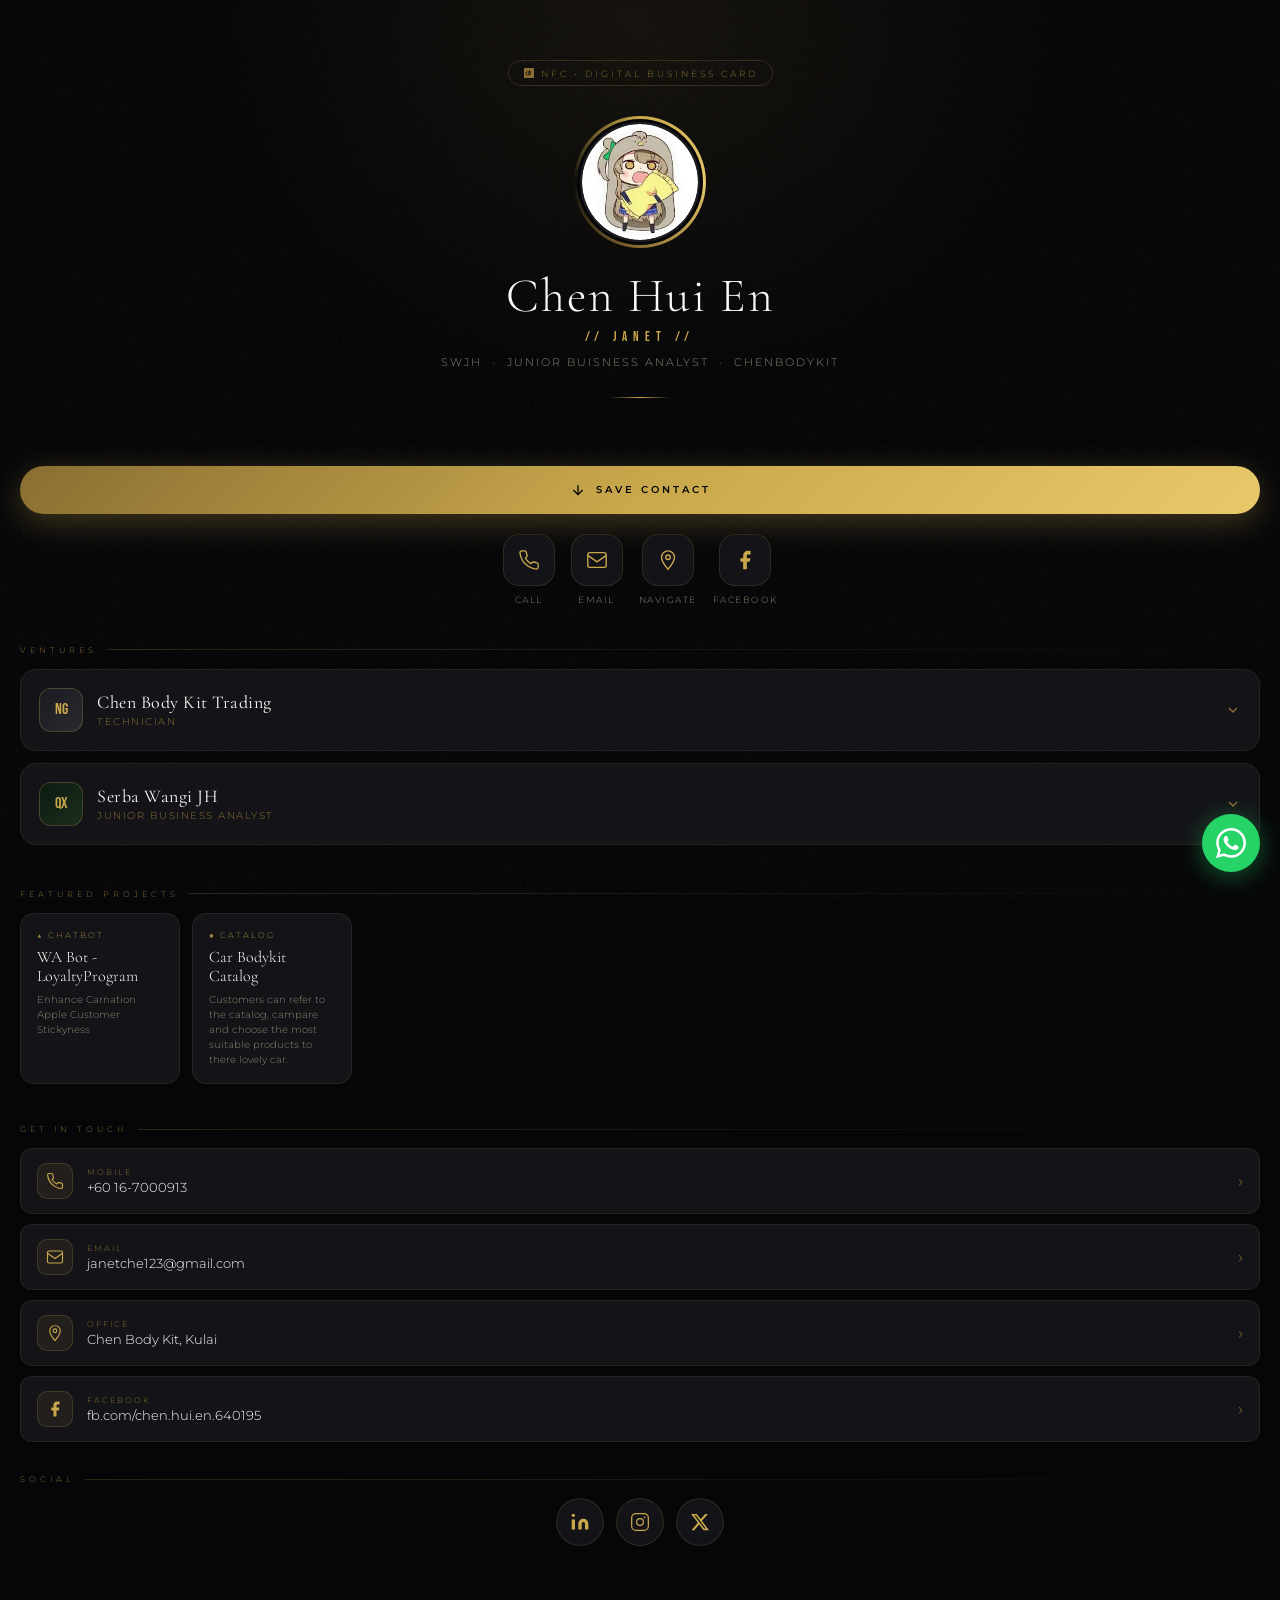
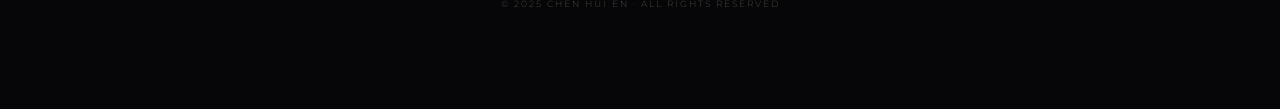
==== index.html @ c1672913 "update html name" ====
<!DOCTYPE html>
<html lang="en">
<head>
<meta charset="UTF-8">
<meta name="viewport" content="width=device-width, initial-scale=1.0, maximum-scale=1.0">
<title>Janet Chen — Profile</title>
<link rel="preconnect" href="https://fonts.googleapis.com">
<link rel="preconnect" href="https://fonts.gstatic.com" crossorigin>
<link href="https://fonts.googleapis.com/css2?family=Cormorant+Garamond:ital,wght@0,300;0,400;0,600;1,300;1,400&family=Bebas+Neue&family=Montserrat:wght@300;400;500;600&display=swap" rel="stylesheet">
<link rel="stylesheet" href="style.css">
</head>
<body>

<!-- ══════════ HERO ══════════ -->
<div class="hero">
  <div class="nfc-badge">
    <svg viewBox="0 0 24 24"><path d="M20 2H4C2.9 2 2 2.9 2 4v16c0 1.1.9 2 2 2h16c1.1 0 2-.9 2-2V4c0-1.1-.9-2-2-2zm-5 14.5h-2V10h-2V8.5c1.1 0 2-.4 2-1.5h2v9zM9 17c-2.2 0-4-1.8-4-4s1.8-4 4-4 4 1.8 4 4-1.8 4-4 4zm0-6.5c-1.4 0-2.5 1.1-2.5 2.5s1.1 2.5 2.5 2.5 2.5-1.1 2.5-2.5S10.4 10.5 9 10.5z"/></svg>
    NFC • Digital Business Card
  </div>

  <div class="avatar-wrap">
    <div class="avatar-ring"></div>
    <div class="avatar">
      <!-- Replace src with your actual photo URL -->
      <!-- <div class="avatar-placeholder">Janet</div> -->
       <img src="profile/images.jpg">
    </div>
  </div>

  <h1 class="name">Chen Hui En</h1>
  <div class="nickname">// Janet //</div>
  <div class="position">SWJH &nbsp;·&nbsp; Junior Buisness Analyst &nbsp;·&nbsp; ChenBodyKit</div>

  <div class="divider-gold"></div>
</div>

<!-- ══════════ SAVE CONTACT ══════════ -->
<div class="save-contact-wrap">
  <a class="save-contact-btn" href="data:text/vcard;charset=utf-8,BEGIN:VCARD%0AVERSION:3.0%0AFN:Alexander%20Chen%0AORG:NexGen%20Holdings%0ATEL:+60123456789%0AEMAIL:alex%40example.com%0AURL:https://yourprofile.com%0AEND:VCARD" download="alexander-chen.vcf">
    <svg width="16" height="16" fill="none" stroke="currentColor" stroke-width="2" viewBox="0 0 24 24"><path d="M12 5v14M5 12l7 7 7-7"/></svg>
    Save Contact
  </a>
</div>

<!-- ══════════ QUICK ACTIONS ══════════ -->
<div class="quick-actions">
  <a class="action-btn" href="https://wa.me/60167000913?text=Hi%20Janet!">
    <div class="action-icon">
      <svg fill="none" stroke="#C9A84C" stroke-width="1.5" viewBox="0 0 24 24"><path d="M22 16.92v3a2 2 0 01-2.18 2 19.79 19.79 0 01-8.63-3.07 19.5 19.5 0 01-6-6 19.79 19.79 0 01-3.07-8.67A2 2 0 014.11 2h3a2 2 0 012 1.72c.127.96.361 1.903.7 2.81a2 2 0 01-.45 2.11L8.09 9.91a16 16 0 006 6l1.27-1.27a2 2 0 012.11-.45c.907.339 1.85.573 2.81.7A2 2 0 0122 16.92z"/></svg>
    </div>
    <span class="action-label">Call</span>
  </a>
  <a class="action-btn" href="janetche123@gmail.com">
    <div class="action-icon">
      <svg fill="none" stroke="#C9A84C" stroke-width="1.5" viewBox="0 0 24 24"><rect x="2" y="4" width="20" height="16" rx="2"/><path d="M2 7l10 7 10-7"/></svg>
    </div>
    <span class="action-label">Email</span>
  </a>
  <a class="action-btn" href="https://maps.google.com/?q=Chen Body Kit, 150, Jalan Serunai 1, Taman Sri Kulai Baru 2, 81000 Kulai, Johor" target="_blank">
    <div class="action-icon">
      <svg fill="none" stroke="#C9A84C" stroke-width="1.5" viewBox="0 0 24 24"><path d="M12 2C8.13 2 5 5.13 5 9c0 5.25 7 13 7 13s7-7.75 7-13c0-3.87-3.13-7-7-7z"/><circle cx="12" cy="9" r="2.5"/></svg>
    </div>
    <span class="action-label">Navigate</span>
  </a>
  <a class="action-btn" href="https://www.facebook.com/chen.hui.en.640195/" target="_blank">
    <div class="action-icon">
      <svg fill="#C9A84C" viewBox="0 0 24 24"><path d="M18 2h-3a5 5 0 00-5 5v3H7v4h3v8h4v-8h3l1-4h-4V7a1 1 0 011-1h3z"/></svg>
    </div>
    <span class="action-label">Facebook</span>
  </a>
</div>

<!-- ══════════ COMPANIES ══════════ -->
<div class="section">
  <div class="section-label">Ventures</div>

  <div class="company-card" onclick="toggleCompany(this)">
    <div class="company-header">
      <div class="company-logo" style="background: linear-gradient(135deg,#1a1a20,#2a2a30);">NG</div>
      <div class="company-info">
        <div class="company-name">Chen Body Kit Trading</div>
        <div class="company-role">Technician</div>
      </div>
      <svg width="16" height="16" fill="none" stroke="#8A6E32" stroke-width="2" viewBox="0 0 24 24" class="chevron" style="transition:transform 0.3s;flex-shrink:0"><path d="M6 9l6 6 6-6"/></svg>
    </div>
    <div class="company-body">
      <p class="company-summary">We provide high quality car bodykit service.</p>
      <a class="company-btn" href="https://www.facebook.com/chenbodykit" target="_blank">
        <svg width="12" height="12" fill="none" stroke="currentColor" stroke-width="2" viewBox="0 0 24 24"><circle cx="12" cy="12" r="10"/><path d="M2 12h20M12 2a15.3 15.3 0 010 20M12 2a15.3 15.3 0 000 20"/></svg>
        Visit Website
      </a>
    </div>
  </div>

  <div class="company-card" onclick="toggleCompany(this)">
    <div class="company-header">
      <div class="company-logo" style="background: linear-gradient(135deg,#0d1a10,#1a2e1e);">QX</div>
      <div class="company-info">
        <div class="company-name">Serba Wangi JH</div>
        <div class="company-role">Junior Business Analyst</div>
      </div>
      <svg width="16" height="16" fill="none" stroke="#8A6E32" stroke-width="2" viewBox="0 0 24 24" class="chevron" style="transition:transform 0.3s;flex-shrink:0"><path d="M6 9l6 6 6-6"/></svg>
    </div>
    <div class="company-body">
      <p class="company-summary">Bring SWJH business to the highest level.</p>
      <a class="company-btn" href="https://www.malaysiarice.com/" target="_blank">
        <svg width="12" height="12" fill="none" stroke="currentColor" stroke-width="2" viewBox="0 0 24 24"><circle cx="12" cy="12" r="10"/><path d="M2 12h20M12 2a15.3 15.3 0 010 20M12 2a15.3 15.3 0 000 20"/></svg>
        Visit Website
      </a>
    </div>
  </div>

  <!-- <div class="company-card" onclick="toggleCompany(this)">
    <div class="company-header">
      <div class="company-logo" style="background: linear-gradient(135deg,#1a0d0d,#2e1a1a);">AV</div>
      <div class="company-info">
        <div class="company-name">Aurum Ventures</div>
        <div class="company-role">Managing Partner</div>
      </div>
      <svg width="16" height="16" fill="none" stroke="#8A6E32" stroke-width="2" viewBox="0 0 24 24" class="chevron" style="transition:transform 0.3s;flex-shrink:0"><path d="M6 9l6 6 6-6"/></svg>
    </div>
    <div class="company-body">
      <p class="company-summary">Strategic venture capital fund investing in Series A/B tech startups across ASEAN. Portfolio spans edtech, healthtech, and sustainable energy — $120M AUM across 24 portfolio companies.</p>
      <a class="company-btn" href="https://yourcompany3.com" target="_blank">
        <svg width="12" height="12" fill="none" stroke="currentColor" stroke-width="2" viewBox="0 0 24 24"><circle cx="12" cy="12" r="10"/><path d="M2 12h20M12 2a15.3 15.3 0 010 20M12 2a15.3 15.3 0 000 20"/></svg>
        Visit Website
      </a>
    </div>
  </div>

  <div class="company-card" onclick="toggleCompany(this)">
    <div class="company-header">
      <div class="company-logo" style="background: linear-gradient(135deg,#0d0d1a,#1a1a30);">SY</div>
      <div class="company-info">
        <div class="company-name">Synapse Advisory</div>
        <div class="company-role">Principal Advisor</div>
      </div>
      <svg width="16" height="16" fill="none" stroke="#8A6E32" stroke-width="2" viewBox="0 0 24 24" class="chevron" style="transition:transform 0.3s;flex-shrink:0"><path d="M6 9l6 6 6-6"/></svg>
    </div>
    <div class="company-body">
      <p class="company-summary">Boutique digital transformation consultancy helping Fortune 500 companies and government bodies navigate complex technology transitions, M&A integration, and innovation strategy.</p>
      <a class="company-btn" href="https://yourcompany4.com" target="_blank">
        <svg width="12" height="12" fill="none" stroke="currentColor" stroke-width="2" viewBox="0 0 24 24"><circle cx="12" cy="12" r="10"/><path d="M2 12h20M12 2a15.3 15.3 0 010 20M12 2a15.3 15.3 0 000 20"/></svg>
        Visit Website
      </a>
    </div>
  </div> -->
</div>

<!-- ══════════ PROJECTS ══════════ -->
<div class="section">
  <div class="section-label">Featured Projects</div>
  <div class="project-scroll">
    <div class="project-card">
      <div class="project-tag">▲ Chatbot</div>
      <div class="project-name">WA Bot - LoyaltyProgram</div>
      <div class="project-desc">Enhance Carnation Apple Customer Stickyness</div>
    </div>
    <div class="project-card">
      <div class="project-tag">◆ Catalog</div>
      <div class="project-name">Car Bodykit Catalog</div>
      <div class="project-desc">Customers can refer to the catalog, campare and choose the most suitable products to there lovely car.</div>
    </div>
    <!-- <div class="project-card">
      <div class="project-tag">● Smart City</div>
      <div class="project-name">UrbanMesh</div>
      <div class="project-desc">IoT sensor network for real-time urban traffic & energy management.</div>
    </div>
    <div class="project-card">
      <div class="project-tag">✦ Web3</div>
      <div class="project-name">VaultDAO</div>
      <div class="project-desc">Decentralised treasury management protocol with $80M TVL.</div>
    </div> -->
  </div>
</div>

<!-- ══════════ ASSOCIATES ══════════ -->
<!-- <div class="section">
  <div class="section-label">Key Associates</div>
  <div class="associates-grid">
    <div class="associate-card">
      <div class="associate-avatar">SW</div>
      <div>
        <div class="associate-name">Sarah Wong</div>
        <div class="associate-title">COO, NexGen</div>
      </div>
    </div>
    <div class="associate-card">
      <div class="associate-avatar">RL</div>
      <div>
        <div class="associate-name">Ryan Lim</div>
        <div class="associate-title">CTO, QX Labs</div>
      </div>
    </div>
    <div class="associate-card">
      <div class="associate-avatar">MA</div>
      <div>
        <div class="associate-name">Maya Aziz</div>
        <div class="associate-title">Partner, Aurum</div>
      </div>
    </div>
    <div class="associate-card">
      <div class="associate-avatar">JT</div>
      <div>
        <div class="associate-name">James Tan</div>
        <div class="associate-title">Lead, Atlas AI</div>
      </div>
    </div>
  </div>
</div> -->

<!-- ══════════ CONTACT ══════════ -->
<div class="section">
  <div class="section-label">Get In Touch</div>
  <div class="contact-list">
    <a class="contact-item" href="https://wa.me/60167000913?text=Hi%20Janet!">
      <div class="contact-icon">
        <svg fill="none" stroke="#C9A84C" stroke-width="1.5" viewBox="0 0 24 24"><path d="M22 16.92v3a2 2 0 01-2.18 2 19.79 19.79 0 01-8.63-3.07 19.5 19.5 0 01-6-6 19.79 19.79 0 01-3.07-8.67A2 2 0 014.11 2h3a2 2 0 012 1.72c.127.96.361 1.903.7 2.81a2 2 0 01-.45 2.11L8.09 9.91a16 16 0 006 6l1.27-1.27a2 2 0 012.11-.45c.907.339 1.85.573 2.81.7A2 2 0 0122 16.92z"/></svg>
      </div>
      <div class="contact-detail">
        <div class="contact-type">Mobile</div>
        <div class="contact-value">+60 16-7000913</div>
      </div>
      <div class="contact-arrow">›</div>
    </a>
    <a class="contact-item" href="janetche123@gmail.com">
      <div class="contact-icon">
        <svg fill="none" stroke="#C9A84C" stroke-width="1.5" viewBox="0 0 24 24"><rect x="2" y="4" width="20" height="16" rx="2"/><path d="M2 7l10 7 10-7"/></svg>
      </div>
      <div class="contact-detail">
        <div class="contact-type">Email</div>
        <div class="contact-value">janetche123@gmail.com</div>
      </div>
      <div class="contact-arrow">›</div>
    </a>
    <a class="contact-item" href="https://maps.google.com/?q=Chen Body Kit, 150, Jalan Serunai 1, Taman Sri Kulai Baru 2, 81000 Kulai, Johor" target="_blank">
      <div class="contact-icon">
        <svg fill="none" stroke="#C9A84C" stroke-width="1.5" viewBox="0 0 24 24"><path d="M12 2C8.13 2 5 5.13 5 9c0 5.25 7 13 7 13s7-7.75 7-13c0-3.87-3.13-7-7-7z"/><circle cx="12" cy="9" r="2.5"/></svg>
      </div>
      <div class="contact-detail">
        <div class="contact-type">Office</div>
        <div class="contact-value">Chen Body Kit, Kulai</div>
      </div>
      <div class="contact-arrow">›</div>
    </a>
    <a class="contact-item" href="https://facebook.com/chen.hui.en.640195" target="_blank">
      <div class="contact-icon">
        <svg fill="#C9A84C" viewBox="0 0 24 24"><path d="M18 2h-3a5 5 0 00-5 5v3H7v4h3v8h4v-8h3l1-4h-4V7a1 1 0 011-1h3z"/></svg>
      </div>
      <div class="contact-detail">
        <div class="contact-type">Facebook</div>
        <div class="contact-value">fb.com/chen.hui.en.640195</div>
      </div>
      <div class="contact-arrow">›</div>
    </a>
  </div>
</div>

<!-- ══════════ SOCIAL ══════════ -->
<div class="section">
  <div class="section-label">Social</div>
  <div class="social-row">
    <a class="social-btn" href="https://www.linkedin.com/in/chenhuien-janet/" target="_blank" title="LinkedIn">
      <svg fill="#C9A84C" viewBox="0 0 24 24" width="20" height="20"><path d="M16 8a6 6 0 016 6v7h-4v-7a2 2 0 00-2-2 2 2 0 00-2 2v7h-4v-7a6 6 0 016-6zM2 9h4v12H2z"/><circle cx="4" cy="4" r="2" fill="#C9A84C"/></svg>
    </a>
    <a class="social-btn" href="https://instagram.com/che_hx" target="_blank" title="Instagram">
      <svg fill="none" stroke="#C9A84C" stroke-width="1.5" viewBox="0 0 24 24" width="20" height="20"><rect x="2" y="2" width="20" height="20" rx="5"/><circle cx="12" cy="12" r="4"/><circle cx="17.5" cy="6.5" r="1" fill="#C9A84C" stroke="none"/></svg>
    </a>
    <a class="social-btn" href="https://twitter.com/che_hx" target="_blank" title="X / Twitter">
      <svg fill="#C9A84C" viewBox="0 0 24 24" width="20" height="20"><path d="M18.244 2.25h3.308l-7.227 8.26 8.502 11.24H16.17l-5.214-6.817L4.99 21.75H1.68l7.73-8.835L1.254 2.25H8.08l4.713 6.231zm-1.161 17.52h1.833L7.084 4.126H5.117z"/></svg>
    </a>
    <!-- <a class="social-btn" href="https://t.me/yourprofile" target="_blank" title="Telegram">
      <svg fill="#C9A84C" viewBox="0 0 24 24" width="20" height="20"><path d="M12 0C5.373 0 0 5.373 0 12s5.373 12 12 12 12-5.373 12-12S18.627 0 12 0zm5.894 8.221l-1.97 9.28c-.145.658-.537.818-1.084.508l-3-2.21-1.447 1.394c-.16.16-.295.295-.605.295l.213-3.053 5.56-5.023c.242-.213-.054-.333-.373-.12l-6.871 4.326-2.962-.924c-.643-.204-.657-.643.136-.953l11.57-4.461c.537-.194 1.006.131.833.941z"/></svg>
    </a> -->
  </div>
</div>

<div class="footer">© 2025 Chen Hui En · All Rights Reserved</div>

<!-- ══════════ WHATSAPP FAB ══════════ -->
<div class="whatsapp-fab">
  <div class="whatsapp-tooltip">Chat on WhatsApp</div>
  <a class="whatsapp-btn" href="https://wa.me/60167000913?text=Hi%20Janet!" target="_blank">
    <svg viewBox="0 0 24 24" xmlns="http://www.w3.org/2000/svg">
      <path d="M17.472 14.382c-.297-.149-1.758-.867-2.03-.967-.273-.099-.471-.148-.67.15-.197.297-.767.966-.94 1.164-.173.199-.347.223-.644.075-.297-.15-1.255-.463-2.39-1.475-.883-.788-1.48-1.761-1.653-2.059-.173-.297-.018-.458.13-.606.134-.133.298-.347.446-.52.149-.174.198-.298.298-.497.099-.198.05-.371-.025-.52-.075-.149-.669-1.612-.916-2.207-.242-.579-.487-.5-.669-.51-.173-.008-.371-.01-.57-.01-.198 0-.52.074-.792.372-.272.297-1.04 1.016-1.04 2.479 0 1.462 1.065 2.875 1.213 3.074.149.198 2.096 3.2 5.077 4.487.709.306 1.262.489 1.694.625.712.227 1.36.195 1.871.118.571-.085 1.758-.719 2.006-1.413.248-.694.248-1.289.173-1.413-.074-.124-.272-.198-.57-.347m-5.421 7.403h-.004a9.87 9.87 0 01-5.031-1.378l-.361-.214-3.741.982.998-3.648-.235-.374a9.86 9.86 0 01-1.51-5.26c.001-5.45 4.436-9.884 9.888-9.884 2.64 0 5.122 1.03 6.988 2.898a9.825 9.825 0 012.893 6.994c-.003 5.45-4.437 9.884-9.885 9.884m8.413-18.297A11.815 11.815 0 0012.05 0C5.495 0 .16 5.335.157 11.892c0 2.096.547 4.142 1.588 5.945L.057 24l6.305-1.654a11.882 11.882 0 005.683 1.448h.005c6.554 0 11.89-5.335 11.893-11.893a11.821 11.821 0 00-3.48-8.413Z"/>
    </svg>
  </a>
</div>

<script>
  function toggleCompany(card) {
    const body = card.querySelector('.company-body');
    const chevron = card.querySelector('.chevron');
    const isOpen = body.classList.contains('open');
    // close all
    document.querySelectorAll('.company-body').forEach(b => b.classList.remove('open'));
    document.querySelectorAll('.company-card').forEach(c => c.classList.remove('active'));
    document.querySelectorAll('.chevron').forEach(ch => ch.style.transform = 'rotate(0deg)');
    // open clicked if it was closed
    if (!isOpen) {
      body.classList.add('open');
      card.classList.add('active');
      chevron.style.transform = 'rotate(180deg)';
    }
  }
</script>
</body>
</html>
---- style.css ----
:root {
--gold: #C9A84C;
--gold-light: #E8C96A;
--gold-dim: #8A6E32;
--black: #060608;
--surface: #0D0D10;
--surface2: #141418;
--surface3: #1C1C22;
--text: #F0EAD6;
--text-dim: #8A8470;
--white: #FAFAF8;
}

* { margin: 0; padding: 0; box-sizing: border-box; }

html { scroll-behavior: smooth; }

body {
background: var(--black);
color: var(--text);
font-family: 'Montserrat', sans-serif;
font-weight: 300;
min-height: 100vh;
overflow-x: hidden;
}

/* ── NOISE OVERLAY ── */
body::before {
content: '';
position: fixed;
inset: 0;
background-image: url("data:image/svg+xml,%3Csvg viewBox='0 0 256 256' xmlns='http://www.w3.org/2000/svg'%3E%3Cfilter id='noise'%3E%3CfeTurbulence type='fractalNoise' baseFrequency='0.9' numOctaves='4' stitchTiles='stitch'/%3E%3C/filter%3E%3Crect width='100%25' height='100%25' filter='url(%23noise)' opacity='0.04'/%3E%3C/svg%3E");
pointer-events: none;
z-index: 0;
opacity: 0.6;
}

/* ── GOLD GLOW TOP ── */
body::after {
content: '';
position: fixed;
top: -40%;
left: 50%;
transform: translateX(-50%);
width: 70vw;
height: 60vw;
background: radial-gradient(ellipse, rgba(201,168,76,0.08) 0%, transparent 70%);
pointer-events: none;
z-index: 0;
}

/* ── HERO ── */
.hero {
position: relative;
z-index: 1;
display: flex;
flex-direction: column;
align-items: center;
padding: 60px 24px 40px;
text-align: center;
}

.nfc-badge {
display: inline-flex;
align-items: center;
gap: 6px;
font-size: 9px;
letter-spacing: 3px;
text-transform: uppercase;
color: var(--gold-dim);
border: 1px solid rgba(201,168,76,0.2);
padding: 6px 14px;
border-radius: 20px;
margin-bottom: 36px;
animation: fadeSlideDown 0.8s ease both;
}
.nfc-badge svg { width: 12px; height: 12px; fill: var(--gold-dim); }

.avatar-wrap {
position: relative;
width: 120px;
height: 120px;
margin-bottom: 28px;
animation: fadeSlideDown 0.9s 0.1s ease both;
}

.avatar-ring {
position: absolute;
inset: -6px;
border-radius: 50%;
background: conic-gradient(var(--gold) 0deg, var(--gold-light) 90deg, var(--gold-dim) 180deg, transparent 270deg, var(--gold) 360deg);
animation: spin 8s linear infinite;
}

.avatar-ring::after {
content: '';
position: absolute;
inset: 3px;
background: var(--black);
border-radius: 50%;
}

.avatar {
position: relative;
z-index: 1;
width: 100%;
height: 100%;
border-radius: 50%;
object-fit: cover;
background: var(--surface3);
display: flex;
align-items: center;
justify-content: center;
font-size: 42px;
border: 2px solid var(--surface3);
overflow: hidden;
}
.avatar img {
width: 100%; height: 100%; object-fit: cover; border-radius: 50%;
}
.avatar-placeholder {
width: 100%; height: 100%; border-radius: 50%;
background: linear-gradient(135deg, var(--surface3) 0%, #2a2a30 100%);
display: flex; align-items: center; justify-content: center;
font-size: 42px; color: var(--gold);
}

.name {
font-family: 'Cormorant Garamond', serif;
font-size: clamp(32px, 8vw, 48px);
font-weight: 300;
letter-spacing: 2px;
line-height: 1.1;
color: var(--white);
animation: fadeSlideDown 1s 0.2s ease both;
}

.nickname {
font-family: 'Bebas Neue', sans-serif;
font-size: 13px;
letter-spacing: 6px;
color: var(--gold);
margin: 6px 0 10px;
animation: fadeSlideDown 1s 0.25s ease both;
}

.position {
font-size: 11px;
letter-spacing: 2px;
text-transform: uppercase;
color: var(--text-dim);
animation: fadeSlideDown 1s 0.3s ease both;
}

.divider-gold {
width: 60px;
height: 1px;
background: linear-gradient(90deg, transparent, var(--gold), transparent);
margin: 28px auto;
animation: fadeIn 1s 0.4s ease both;
}

/* ── QUICK ACTIONS ── */
.quick-actions {
position: relative; z-index: 1;
display: flex;
justify-content: center;
gap: 16px;
padding: 0 24px 40px;
animation: fadeSlideUp 1s 0.5s ease both;
}

.action-btn {
display: flex;
flex-direction: column;
align-items: center;
gap: 8px;
text-decoration: none;
color: var(--text-dim);
transition: all 0.3s ease;
}
.action-btn:hover { color: var(--gold); transform: translateY(-2px); }

.action-icon {
width: 52px; height: 52px;
border-radius: 16px;
background: var(--surface2);
border: 1px solid rgba(201,168,76,0.15);
display: flex; align-items: center; justify-content: center;
transition: all 0.3s ease;
}
.action-btn:hover .action-icon {
border-color: rgba(201,168,76,0.5);
background: rgba(201,168,76,0.08);
box-shadow: 0 0 20px rgba(201,168,76,0.15);
}
.action-icon svg { width: 22px; height: 22px; }
.action-label { font-size: 9px; letter-spacing: 1.5px; text-transform: uppercase; }

/* ── SECTIONS ── */
.section {
position: relative; z-index: 1;
padding: 0 20px 32px;
animation: fadeSlideUp 1s 0.6s ease both;
}

.section-label {
font-size: 8px;
letter-spacing: 4px;
text-transform: uppercase;
color: var(--gold-dim);
margin-bottom: 14px;
display: flex;
align-items: center;
gap: 10px;
}
.section-label::after {
content: '';
flex: 1;
height: 1px;
background: linear-gradient(90deg, rgba(201,168,76,0.2), transparent);
}

/* ── COMPANIES ── */
.company-card {
background: var(--surface2);
border: 1px solid rgba(201,168,76,0.1);
border-radius: 16px;
padding: 18px;
margin-bottom: 12px;
cursor: pointer;
transition: all 0.3s ease;
position: relative;
overflow: hidden;
}
.company-card::before {
content: '';
position: absolute;
top: 0; left: 0; right: 0;
height: 1px;
background: linear-gradient(90deg, transparent, var(--gold), transparent);
opacity: 0;
transition: opacity 0.3s;
}
.company-card:hover, .company-card.active {
border-color: rgba(201,168,76,0.3);
background: var(--surface3);
box-shadow: 0 8px 32px rgba(0,0,0,0.4), inset 0 1px 0 rgba(201,168,76,0.1);
}
.company-card:hover::before, .company-card.active::before { opacity: 1; }

.company-header {
display: flex;
align-items: center;
gap: 14px;
}

.company-logo {
width: 44px; height: 44px;
border-radius: 12px;
display: flex; align-items: center; justify-content: center;
font-family: 'Bebas Neue', sans-serif;
font-size: 16px;
color: var(--gold);
border: 1px solid rgba(201,168,76,0.25);
flex-shrink: 0;
}

.company-info { flex: 1; }
.company-name {
font-family: 'Cormorant Garamond', serif;
font-size: 18px;
font-weight: 400;
color: var(--white);
letter-spacing: 0.5px;
}
.company-role {
font-size: 10px;
letter-spacing: 1.5px;
color: var(--gold-dim);
text-transform: uppercase;
margin-top: 2px;
}

.company-body {
display: none;
margin-top: 14px;
padding-top: 14px;
border-top: 1px solid rgba(201,168,76,0.1);
}
.company-body.open { display: block; }

.company-summary {
font-size: 12px;
line-height: 1.7;
color: var(--text-dim);
margin-bottom: 12px;
}

.company-btn {
display: inline-flex;
align-items: center;
gap: 6px;
font-size: 9px;
letter-spacing: 2px;
text-transform: uppercase;
color: var(--gold);
text-decoration: none;
border: 1px solid rgba(201,168,76,0.3);
padding: 7px 14px;
border-radius: 20px;
transition: all 0.3s;
}
.company-btn:hover { background: rgba(201,168,76,0.1); }

/* ── PROJECTS ── */
.project-scroll {
display: flex;
gap: 12px;
overflow-x: auto;
padding-bottom: 8px;
scrollbar-width: none;
-webkit-overflow-scrolling: touch;
}
.project-scroll::-webkit-scrollbar { display: none; }

.project-card {
flex-shrink: 0;
width: 160px;
background: var(--surface2);
border: 1px solid rgba(201,168,76,0.1);
border-radius: 14px;
padding: 16px;
transition: all 0.3s;
position: relative;
overflow: hidden;
}
.project-card::after {
content: '';
position: absolute;
bottom: 0; left: 0; right: 0;
height: 2px;
background: linear-gradient(90deg, var(--gold-dim), var(--gold));
transform: scaleX(0);
transform-origin: left;
transition: transform 0.3s;
}
.project-card:hover { border-color: rgba(201,168,76,0.25); }
.project-card:hover::after { transform: scaleX(1); }

.project-tag {
font-size: 8px;
letter-spacing: 2px;
text-transform: uppercase;
color: var(--gold);
margin-bottom: 8px;
opacity: 0.8;
}
.project-name {
font-family: 'Cormorant Garamond', serif;
font-size: 16px;
color: var(--white);
line-height: 1.2;
margin-bottom: 6px;
}
.project-desc {
font-size: 10px;
color: var(--text-dim);
line-height: 1.5;
}

/* ── ASSOCIATES ── */
.associates-grid {
display: grid;
grid-template-columns: 1fr 1fr;
gap: 10px;
}

.associate-card {
background: var(--surface2);
border: 1px solid rgba(201,168,76,0.1);
border-radius: 12px;
padding: 14px;
display: flex;
align-items: center;
gap: 10px;
transition: all 0.3s;
}
.associate-card:hover { border-color: rgba(201,168,76,0.25); }

.associate-avatar {
width: 36px; height: 36px;
border-radius: 50%;
background: var(--surface3);
border: 1px solid rgba(201,168,76,0.2);
display: flex; align-items: center; justify-content: center;
font-family: 'Bebas Neue';
font-size: 14px;
color: var(--gold);
flex-shrink: 0;
}
.associate-name {
font-size: 11px;
font-weight: 500;
color: var(--white);
line-height: 1.2;
}
.associate-title {
font-size: 9px;
color: var(--text-dim);
margin-top: 2px;
}

/* ── CONTACT INFO ── */
.contact-list { display: flex; flex-direction: column; gap: 10px; }

.contact-item {
display: flex;
align-items: center;
gap: 14px;
background: var(--surface2);
border: 1px solid rgba(201,168,76,0.1);
border-radius: 12px;
padding: 14px 16px;
text-decoration: none;
color: var(--text);
transition: all 0.3s;
}
.contact-item:hover {
border-color: rgba(201,168,76,0.3);
background: var(--surface3);
transform: translateX(4px);
}

.contact-icon {
width: 36px; height: 36px;
border-radius: 10px;
background: rgba(201,168,76,0.08);
border: 1px solid rgba(201,168,76,0.2);
display: flex; align-items: center; justify-content: center;
flex-shrink: 0;
}
.contact-icon svg { width: 18px; height: 18px; }

.contact-detail { flex: 1; }
.contact-type { font-size: 8px; letter-spacing: 2px; text-transform: uppercase; color: var(--gold-dim); }
.contact-value { font-size: 13px; color: var(--white); margin-top: 2px; }

.contact-arrow {
color: var(--gold-dim);
font-size: 18px;
transition: transform 0.3s;
}
.contact-item:hover .contact-arrow { transform: translateX(3px); color: var(--gold); }

/* ── SOCIAL ROW ── */
.social-row {
display: flex;
gap: 12px;
justify-content: center;
}

.social-btn {
display: flex; align-items: center; justify-content: center;
width: 48px; height: 48px;
border-radius: 50%;
background: var(--surface2);
border: 1px solid rgba(201,168,76,0.15);
text-decoration: none;
transition: all 0.3s;
}
.social-btn:hover {
border-color: var(--gold);
background: rgba(201,168,76,0.1);
box-shadow: 0 0 20px rgba(201,168,76,0.2);
transform: translateY(-2px);
}
.social-btn svg { width: 20px; height: 20px; }

/* ── FOOTER ── */
.footer {
position: relative; z-index: 1;
text-align: center;
padding: 20px 24px 100px;
font-size: 9px;
letter-spacing: 2px;
text-transform: uppercase;
color: var(--text-dim);
opacity: 0.5;
}

/* ── WHATSAPP FAB ── */
.whatsapp-fab {
position: fixed;
bottom: 28px; right: 20px;
z-index: 100;
display: flex;
flex-direction: column;
align-items: flex-end;
gap: 10px;
}

.whatsapp-tooltip {
background: var(--surface2);
border: 1px solid rgba(201,168,76,0.2);
color: var(--text);
font-size: 11px;
padding: 8px 14px;
border-radius: 20px;
white-space: nowrap;
opacity: 0;
transform: translateX(10px) scale(0.9);
transition: all 0.3s ease;
pointer-events: none;
box-shadow: 0 4px 20px rgba(0,0,0,0.5);
}
.whatsapp-fab:hover .whatsapp-tooltip {
opacity: 1;
transform: translateX(0) scale(1);
}

.whatsapp-btn {
width: 58px; height: 58px;
border-radius: 50%;
background: #25D366;
display: flex; align-items: center; justify-content: center;
box-shadow: 0 4px 24px rgba(37,211,102,0.4), 0 0 0 0 rgba(37,211,102,0.4);
text-decoration: none;
animation: pulse-wa 2.5s infinite;
transition: transform 0.3s;
}
.whatsapp-btn:hover { transform: scale(1.08); }
.whatsapp-btn svg { width: 30px; height: 30px; fill: white; }

/* ── SAVE CONTACT BTN ── */
.save-contact-wrap {
position: relative; z-index: 1;
padding: 0 20px 20px;
text-align: center;
}

.save-contact-btn {
display: inline-flex;
align-items: center;
gap: 10px;
background: linear-gradient(135deg, var(--gold-dim), var(--gold), var(--gold-light));
color: var(--black);
font-family: 'Montserrat', sans-serif;
font-size: 10px;
font-weight: 600;
letter-spacing: 3px;
text-transform: uppercase;
padding: 16px 32px;
border-radius: 50px;
border: none;
cursor: pointer;
width: 100%;
justify-content: center;
box-shadow: 0 8px 32px rgba(201,168,76,0.3);
transition: all 0.3s;
text-decoration: none;
}
.save-contact-btn:hover {
transform: translateY(-2px);
box-shadow: 0 12px 40px rgba(201,168,76,0.45);
}

/* ── ANIMATIONS ── */
@keyframes fadeSlideDown {
from { opacity: 0; transform: translateY(-20px); }
to { opacity: 1; transform: translateY(0); }
}
@keyframes fadeSlideUp {
from { opacity: 0; transform: translateY(20px); }
to { opacity: 1; transform: translateY(0); }
}
@keyframes fadeIn {
from { opacity: 0; }
to { opacity: 1; }
}
@keyframes spin {
from { transform: rotate(0deg); }
to { transform: rotate(360deg); }
}
@keyframes pulse-wa {
0%, 100% { box-shadow: 0 4px 24px rgba(37,211,102,0.4), 0 0 0 0 rgba(37,211,102,0.4); }
60% { box-shadow: 0 4px 24px rgba(37,211,102,0.4), 0 0 0 14px rgba(37,211,102,0); }
}
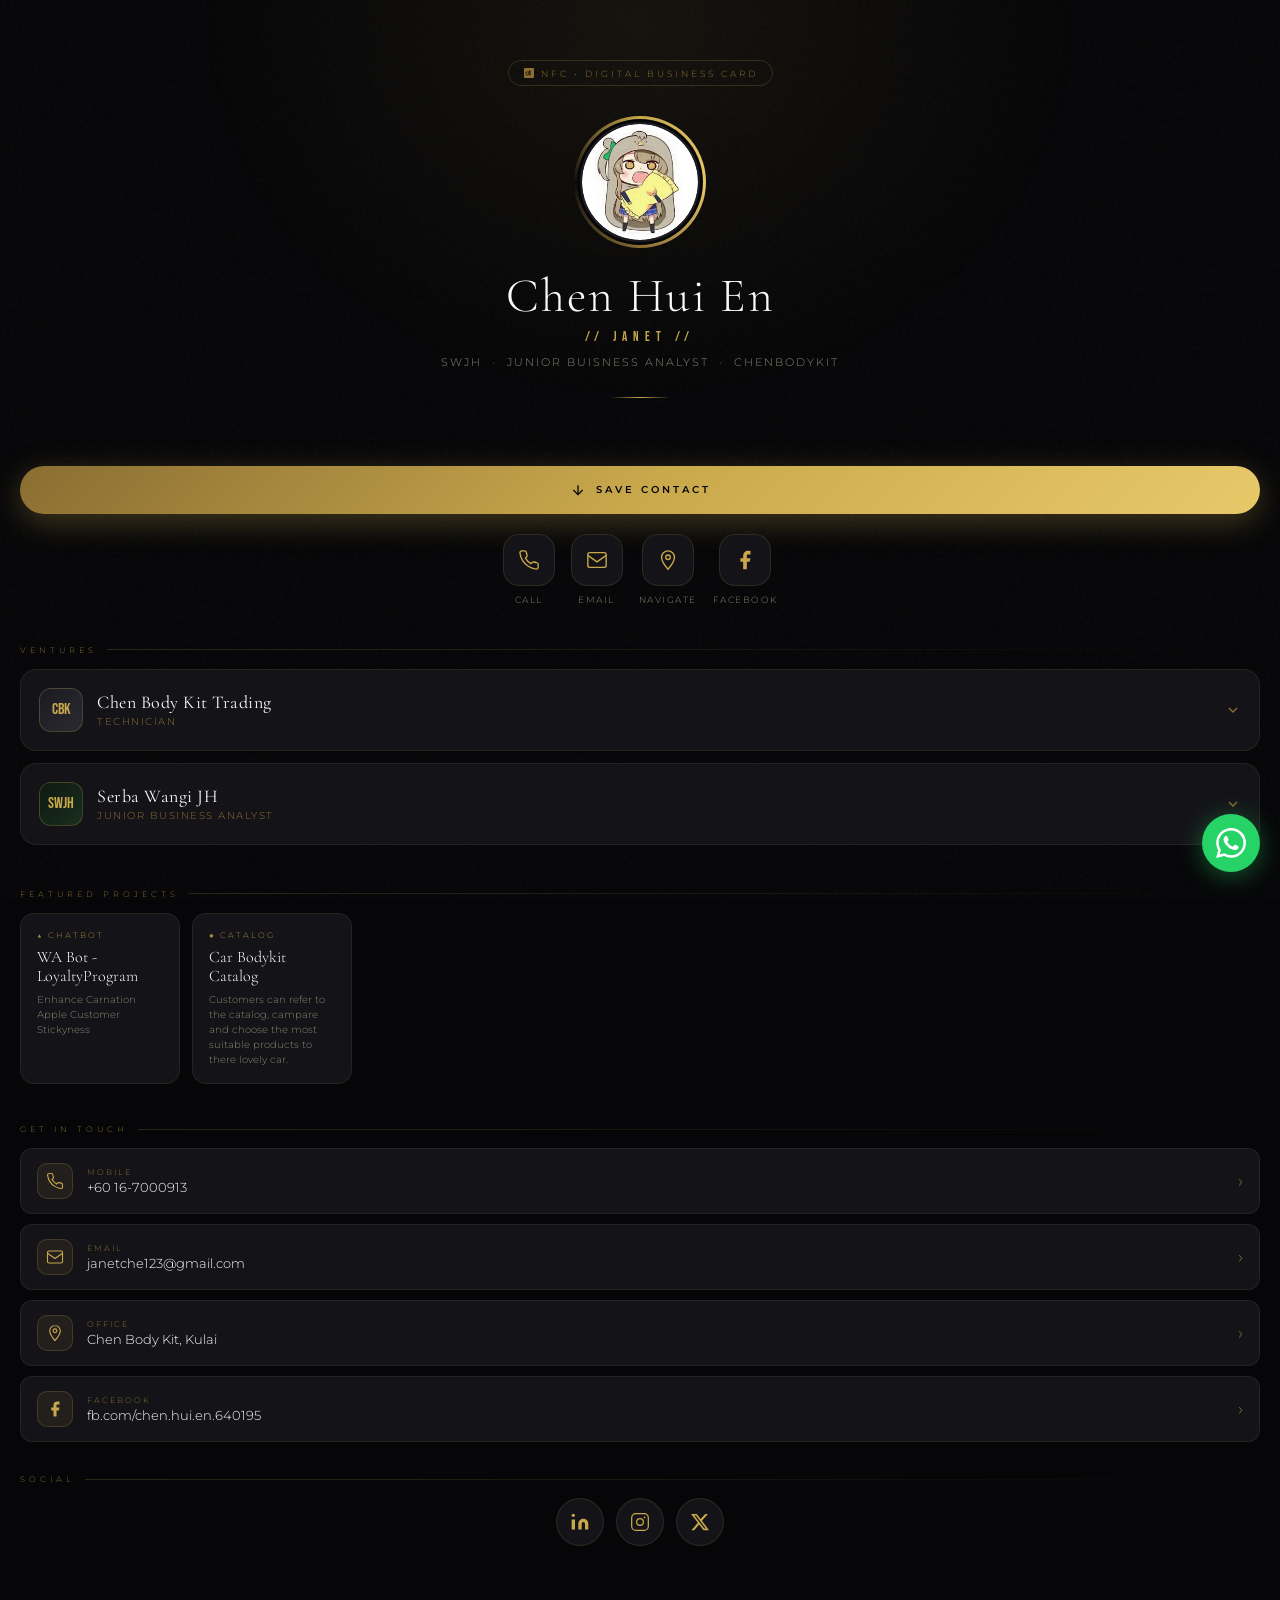
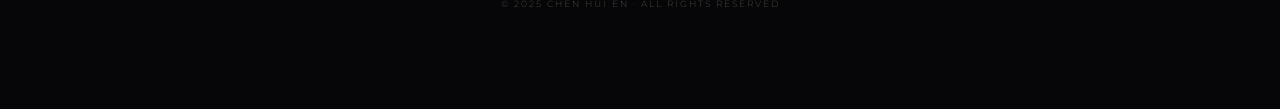
==== commit d2ab1f2b: "Update company logos in index.html" ====
--- a/index.html
+++ b/index.html
@@ -76,7 +76,7 @@
 
   <div class="company-card" onclick="toggleCompany(this)">
     <div class="company-header">
-      <div class="company-logo" style="background: linear-gradient(135deg,#1a1a20,#2a2a30);">NG</div>
+      <div class="company-logo" style="background: linear-gradient(135deg,#1a1a20,#2a2a30);">CBK</div>
       <div class="company-info">
         <div class="company-name">Chen Body Kit Trading</div>
         <div class="company-role">Technician</div>
@@ -94,7 +94,7 @@
 
   <div class="company-card" onclick="toggleCompany(this)">
     <div class="company-header">
-      <div class="company-logo" style="background: linear-gradient(135deg,#0d1a10,#1a2e1e);">QX</div>
+      <div class="company-logo" style="background: linear-gradient(135deg,#0d1a10,#1a2e1e);">SWJH</div>
       <div class="company-info">
         <div class="company-name">Serba Wangi JH</div>
         <div class="company-role">Junior Business Analyst</div>
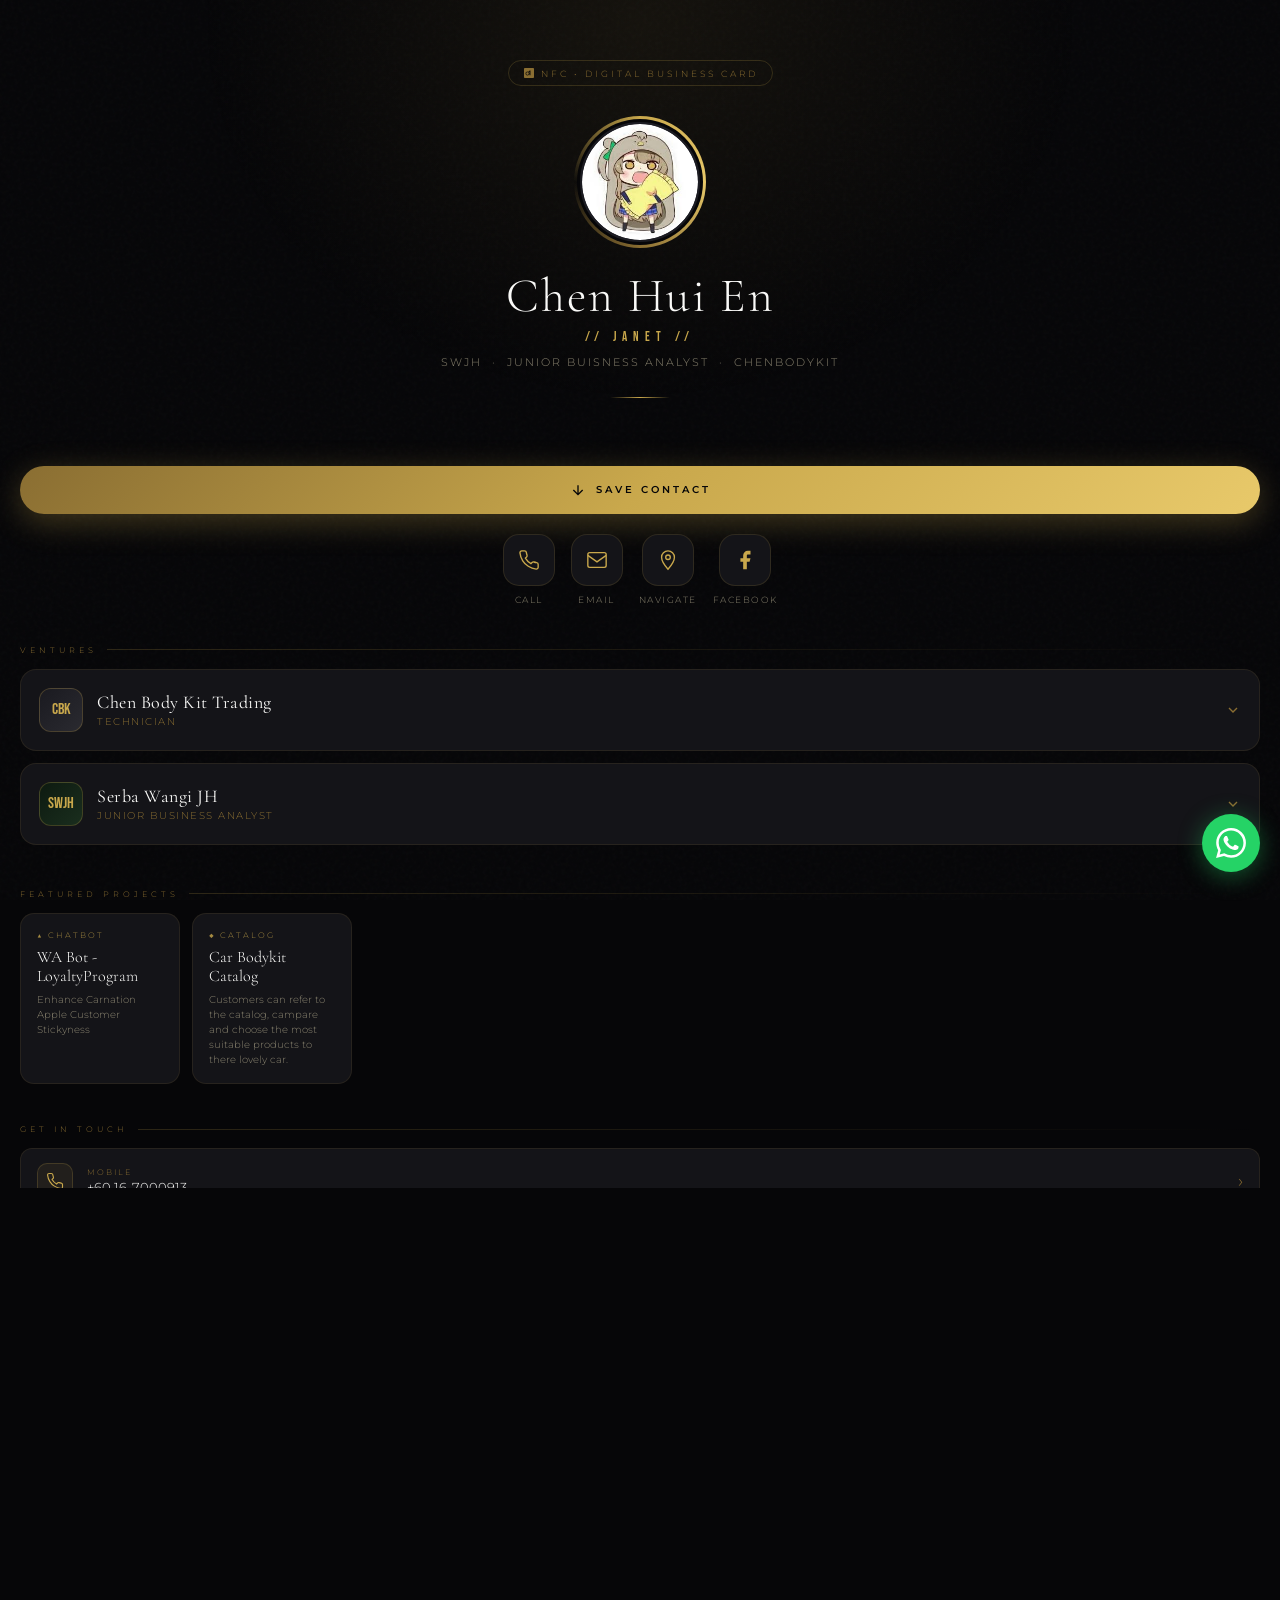
==== commit 7166bfb8: "Update contact link to Janet Chen's vCard" ====
--- a/index.html
+++ b/index.html
@@ -36,7 +36,7 @@
 
 <!-- ══════════ SAVE CONTACT ══════════ -->
 <div class="save-contact-wrap">
-  <a class="save-contact-btn" href="data:text/vcard;charset=utf-8,BEGIN:VCARD%0AVERSION:3.0%0AFN:Alexander%20Chen%0AORG:NexGen%20Holdings%0ATEL:+60123456789%0AEMAIL:alex%40example.com%0AURL:https://yourprofile.com%0AEND:VCARD" download="alexander-chen.vcf">
+  <a class="save-contact-btn" href="data:text/vcard;charset=utf-8,BEGIN:VCARD%0AVERSION:3.0%0AFN:Janet%20Chen%0AORG:NexGen%20Holdings%0ATEL:+60167000913%0AEMAIL:janetche123%40gmail.com%0AURL:https://www.facebook.com/chen.hui.en.640195/%0AEND:VCARD" download="alexander-chen.vcf">
     <svg width="16" height="16" fill="none" stroke="currentColor" stroke-width="2" viewBox="0 0 24 24"><path d="M12 5v14M5 12l7 7 7-7"/></svg>
     Save Contact
   </a>
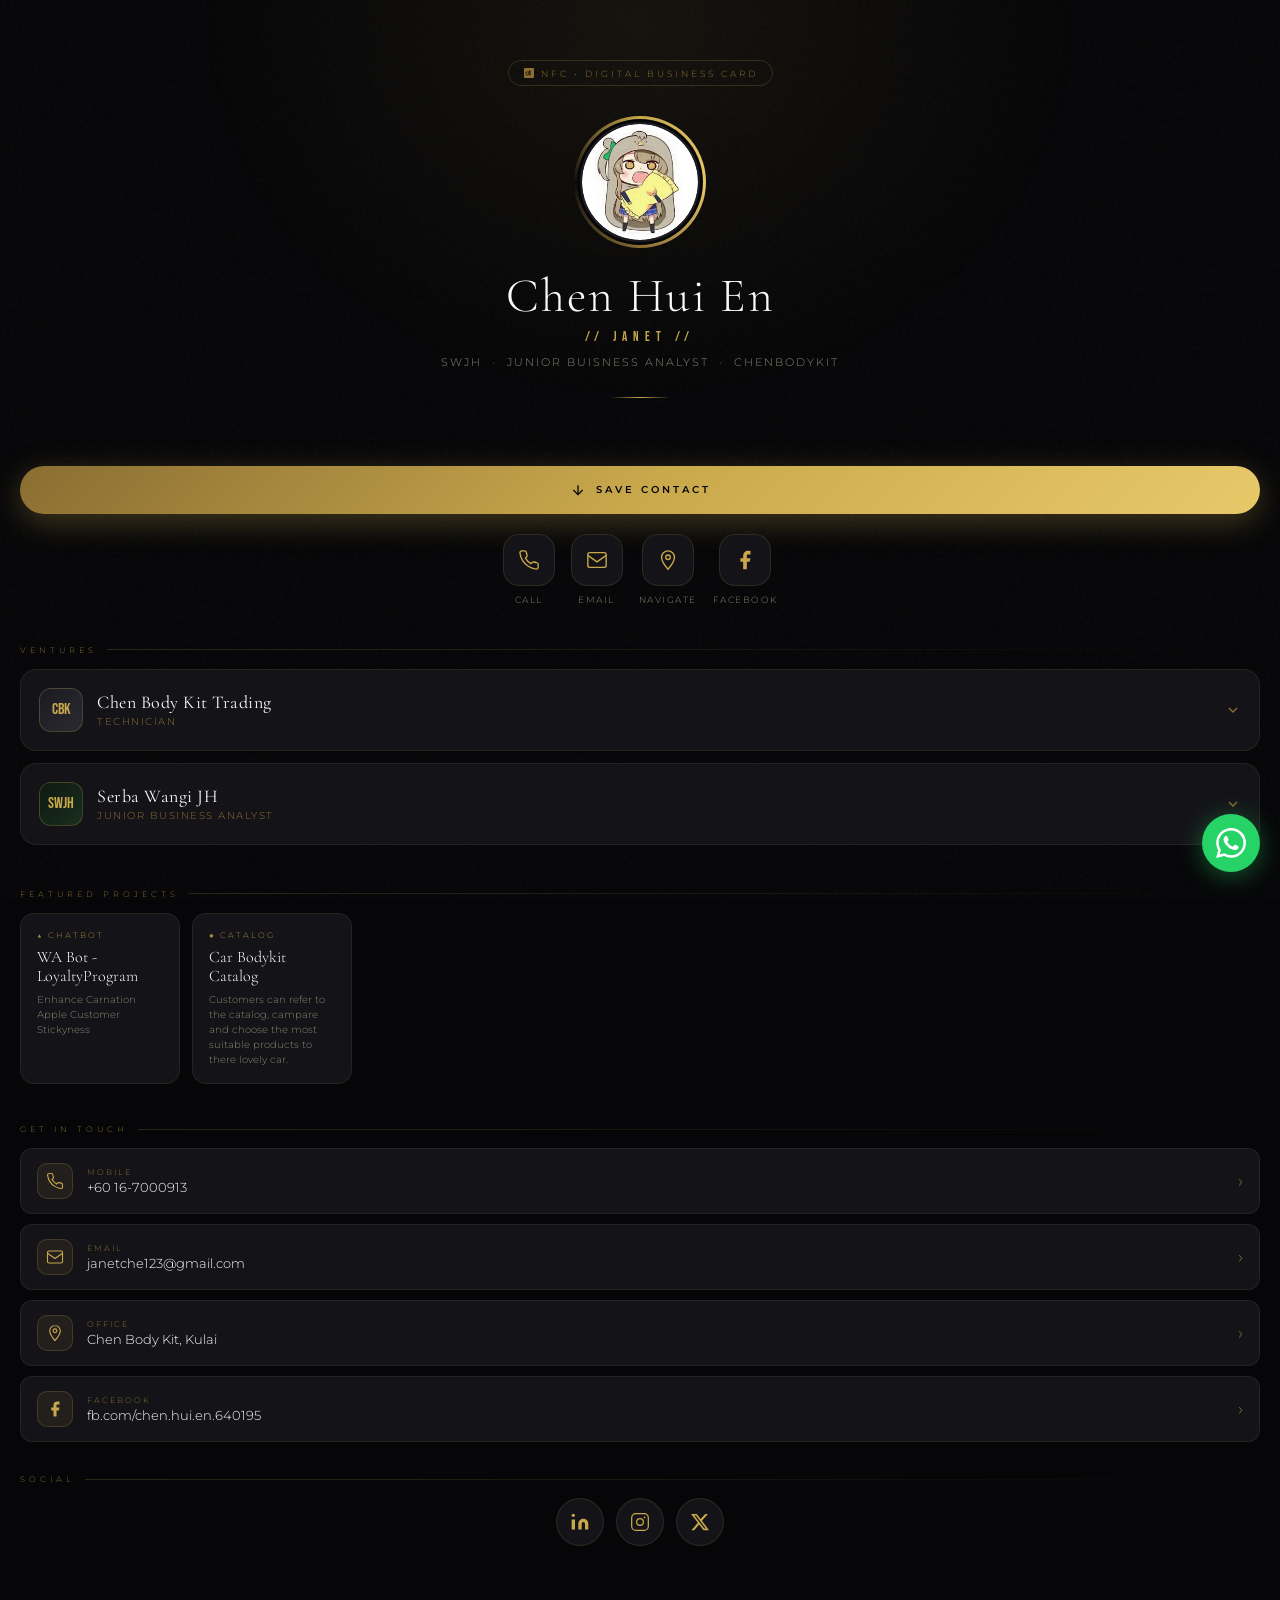
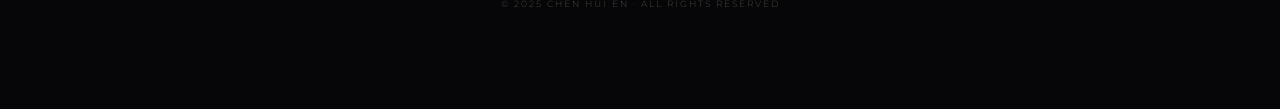
==== commit 7b66f815: "Update contact information for Janet Chen" ====
--- a/index.html
+++ b/index.html
@@ -36,7 +36,7 @@
 
 <!-- ══════════ SAVE CONTACT ══════════ -->
 <div class="save-contact-wrap">
-  <a class="save-contact-btn" href="data:text/vcard;charset=utf-8,BEGIN:VCARD%0AVERSION:3.0%0AFN:Janet%20Chen%0AORG:NexGen%20Holdings%0ATEL:+60167000913%0AEMAIL:janetche123%40gmail.com%0AURL:https://www.facebook.com/chen.hui.en.640195/%0AEND:VCARD" download="alexander-chen.vcf">
+  <a class="save-contact-btn" href="data:text/vcard;charset=utf-8,BEGIN:VCARD%0AVERSION:3.0%0AFN:Janet%20Chen%0AORG:SWJH%0ATEL:+60167000913%0AEMAIL:janetche123%40gmail.com%0AURL:https://www.facebook.com/chenbodykit/%0AEND:VCARD" download="janet-chen.vcf">
     <svg width="16" height="16" fill="none" stroke="currentColor" stroke-width="2" viewBox="0 0 24 24"><path d="M12 5v14M5 12l7 7 7-7"/></svg>
     Save Contact
   </a>
